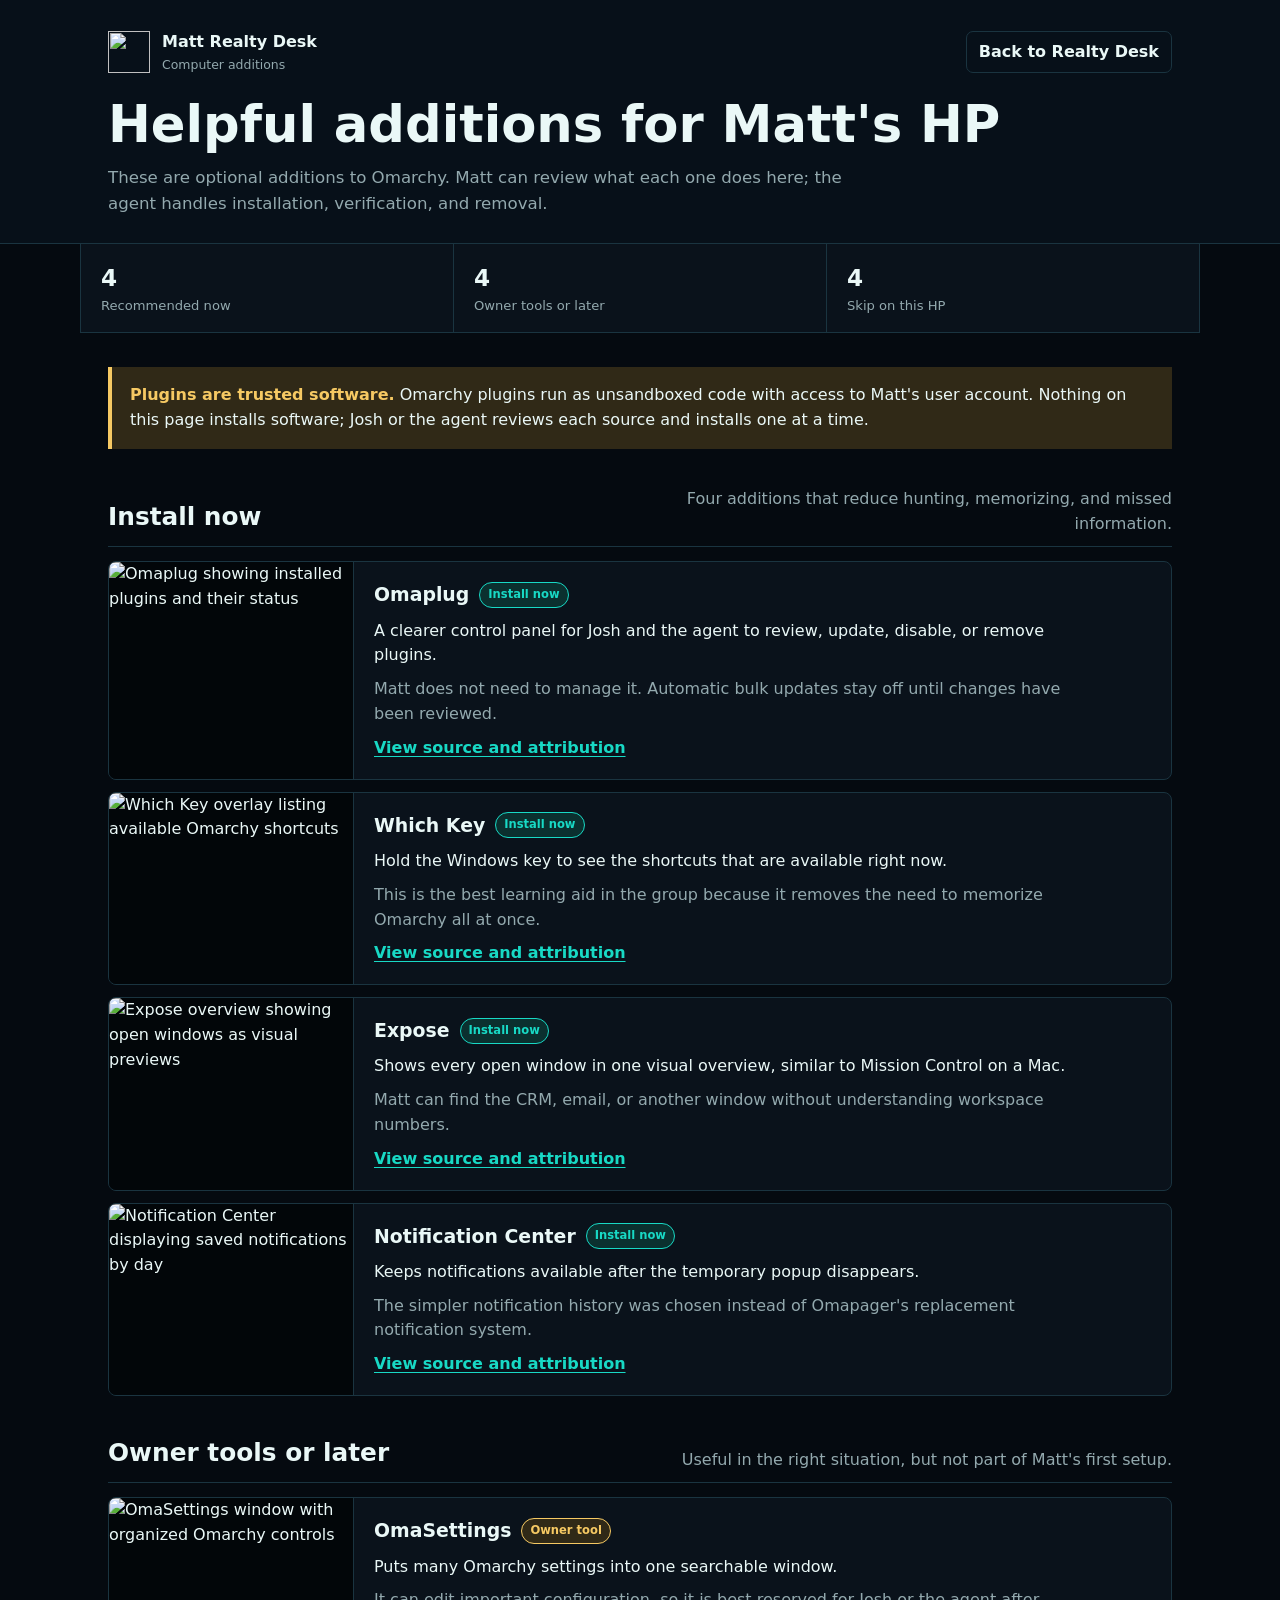
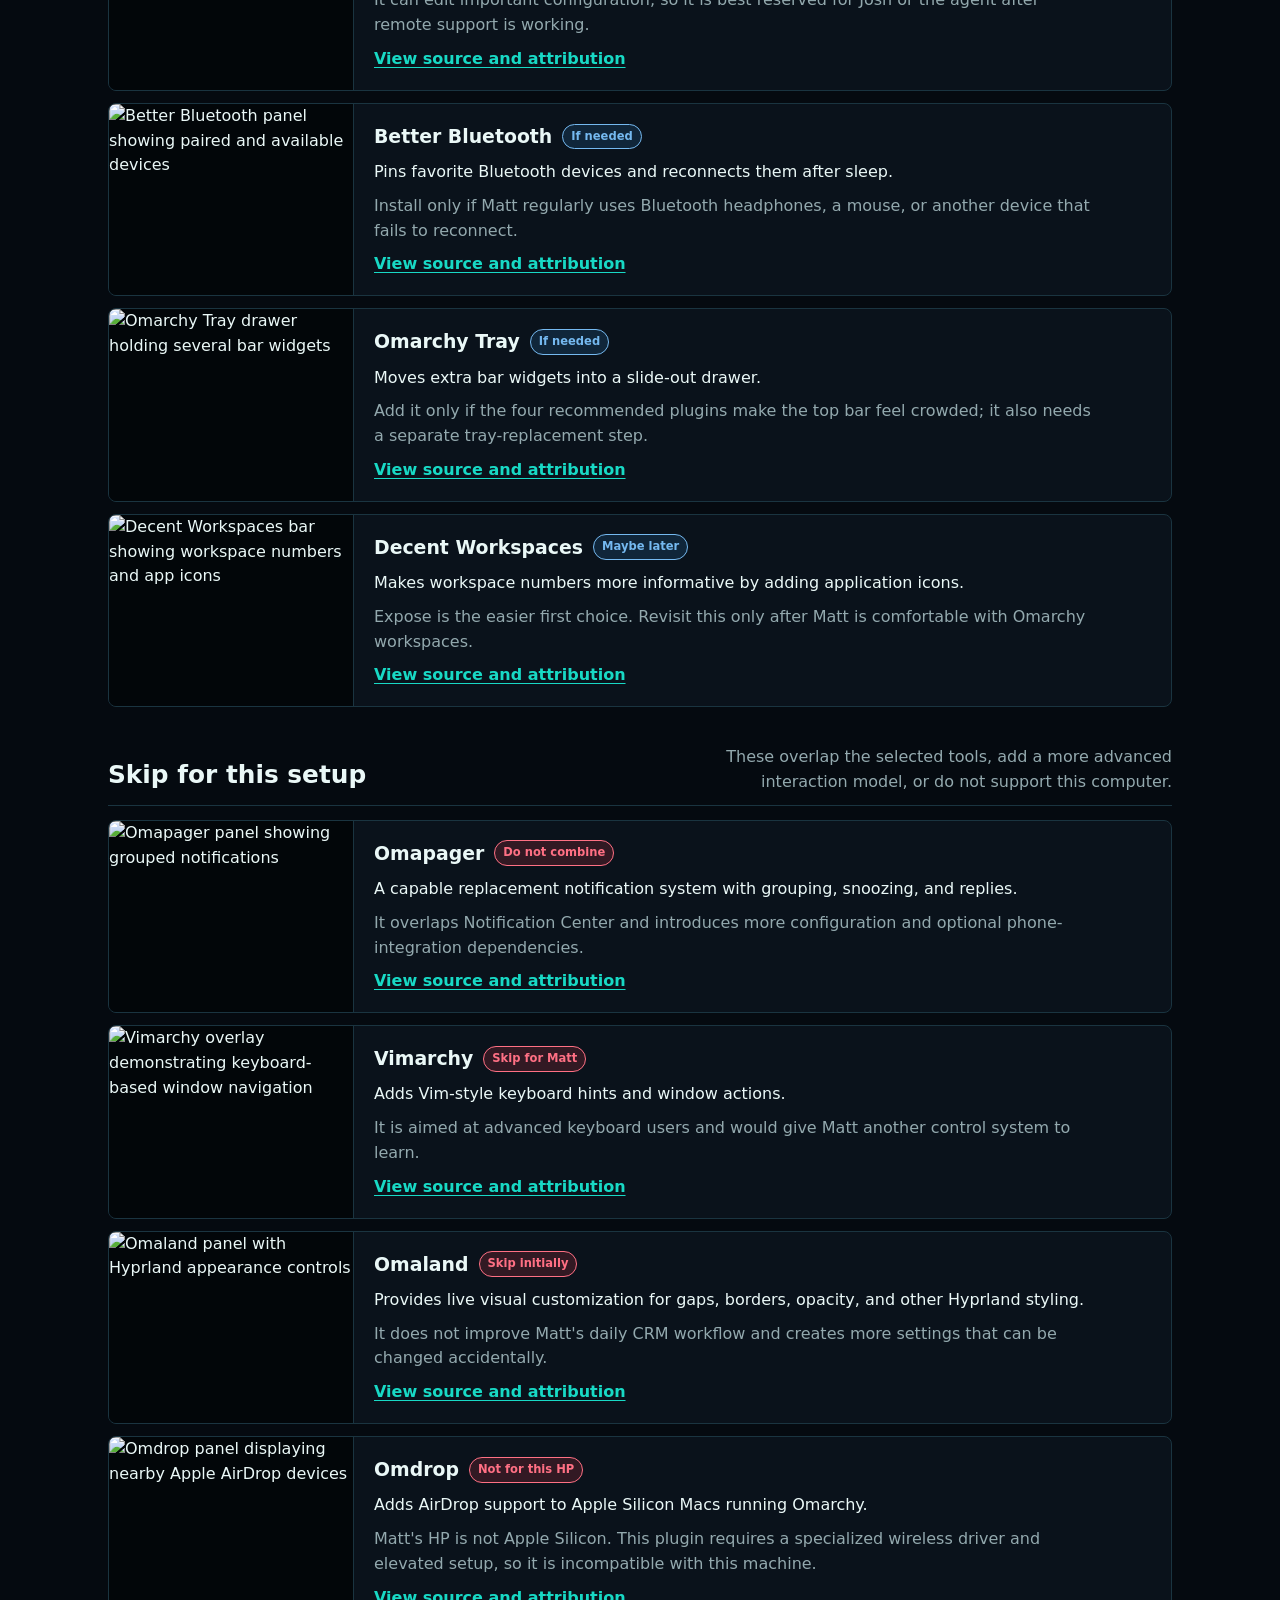
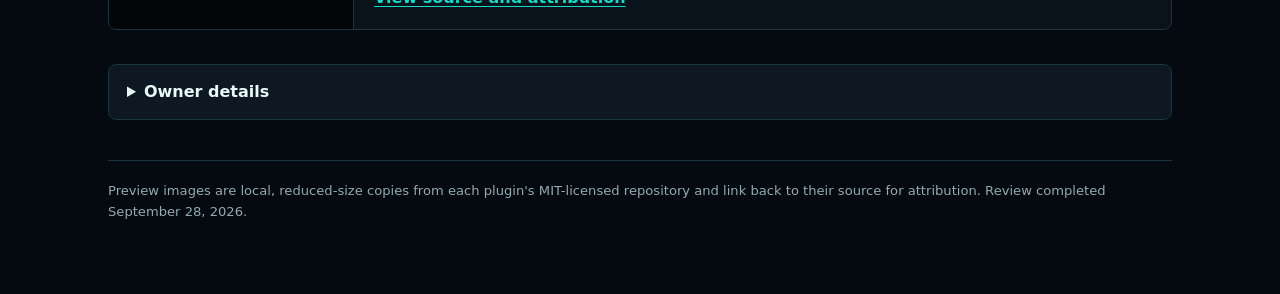
==== static/plugin-guide.html @ de281f80 "Keep Matt from installing the wrong shell additions Add a read-only, locally illustrated plugin revi" ====
<!doctype html>
<html lang="en">
<head>
  <meta charset="utf-8">
  <meta name="viewport" content="width=device-width,initial-scale=1">
  <meta name="description" content="A plain-language review of Omarchy plugins considered for Matt's HP.">
  <title>Helpful additions for Matt's HP</title>
  <link rel="icon" href="/favicon.svg" type="image/svg+xml">
  <style>
    :root {
      color-scheme: dark;
      --bg: #050a10;
      --surface: #0a121b;
      --surface-2: #0d1823;
      --line: #1a3440;
      --ink: #eaf8f7;
      --muted: #93a9ae;
      --teal: #18d9c5;
      --teal-soft: #0b302f;
      --gold: #f6c963;
      --gold-soft: #302917;
      --rose: #ff7084;
      --rose-soft: #321923;
      --blue: #75b9f0;
      --blue-soft: #10263a;
      font: 16px/1.55 Inter, ui-sans-serif, system-ui, -apple-system, "Segoe UI", sans-serif;
      color: var(--ink);
      background: var(--bg);
    }
    * { box-sizing: border-box; }
    html { background: var(--bg); scroll-behavior: smooth; }
    body { margin: 0; background: var(--bg); color: var(--ink); }
    a { color: inherit; }
    a:focus-visible { outline: 3px solid var(--gold); outline-offset: 3px; }
    .masthead { border-bottom: 1px solid var(--line); background: #071019; }
    .masthead-inner { max-width: 1120px; margin: auto; padding: 30px 28px 26px; }
    .utility { display: flex; justify-content: space-between; align-items: center; gap: 20px; margin-bottom: 24px; }
    .brand { display: flex; align-items: center; gap: 12px; }
    .brand img { width: 42px; height: 42px; }
    .brand strong, .brand span { display: block; }
    .brand span { color: var(--muted); font-size: .78rem; }
    .back { border: 1px solid var(--line); border-radius: 7px; padding: 8px 12px; text-decoration: none; font-weight: 750; }
    .back:hover { border-color: var(--teal); color: var(--teal); }
    h1 { max-width: 920px; margin: 0; font-size: clamp(2rem, 5vw, 3.2rem); line-height: 1.04; letter-spacing: 0; }
    .lead { max-width: 760px; margin: 14px 0 0; color: var(--muted); font-size: 1.04rem; }
    .summary { display: grid; grid-template-columns: repeat(3, 1fr); gap: 1px; max-width: 1120px; margin: 0 auto; border: 1px solid var(--line); border-top: 0; background: var(--line); }
    .summary div { background: var(--surface); padding: 16px 20px; }
    .summary strong, .summary span { display: block; }
    .summary strong { font-size: 1.45rem; }
    .summary span { color: var(--muted); font-size: .82rem; }
    main { max-width: 1120px; margin: auto; padding: 34px 28px 72px; }
    .notice { border-left: 4px solid var(--gold); background: var(--gold-soft); padding: 16px 18px; margin-bottom: 34px; }
    .notice strong { color: var(--gold); }
    .section-head { display: flex; align-items: end; justify-content: space-between; gap: 20px; margin: 38px 0 14px; padding-bottom: 10px; border-bottom: 1px solid var(--line); }
    .section-head h2 { margin: 0; font-size: 1.55rem; letter-spacing: 0; }
    .section-head p { margin: 0; color: var(--muted); max-width: 520px; text-align: right; }
    .plugins { display: grid; gap: 12px; }
    .plugin { display: grid; grid-template-columns: 245px minmax(0, 1fr); min-height: 170px; border: 1px solid var(--line); border-radius: 8px; overflow: hidden; background: var(--surface); }
    .preview { min-height: 170px; background: #020609; border-right: 1px solid var(--line); }
    .preview img { display: block; width: 100%; height: 100%; min-height: 170px; object-fit: cover; object-position: center; }
    .plugin-copy { padding: 18px 20px; display: grid; align-content: center; gap: 9px; }
    .plugin-title { display: flex; flex-wrap: wrap; align-items: center; gap: 10px; }
    .plugin h3 { margin: 0; font-size: 1.18rem; letter-spacing: 0; }
    .status { border: 1px solid currentColor; border-radius: 99px; padding: 3px 8px; font-size: .72rem; font-weight: 850; }
    .install { color: var(--teal); background: var(--teal-soft); }
    .owner { color: var(--gold); background: var(--gold-soft); }
    .later { color: var(--blue); background: var(--blue-soft); }
    .skip { color: var(--rose); background: var(--rose-soft); }
    .plugin p { margin: 0; color: var(--muted); max-width: 720px; }
    .why { color: var(--ink) !important; }
    .source { width: max-content; color: var(--teal); font-weight: 780; text-decoration-thickness: 1px; text-underline-offset: 3px; }
    .owner-details { margin-top: 34px; border: 1px solid var(--line); border-radius: 8px; background: var(--surface-2); }
    .owner-details summary { cursor: pointer; padding: 15px 18px; font-weight: 800; }
    .owner-details div { padding: 0 18px 18px; color: var(--muted); }
    .owner-details code { color: var(--teal); }
    footer { margin-top: 40px; padding-top: 20px; border-top: 1px solid var(--line); color: var(--muted); font-size: .82rem; }
    @media (max-width: 760px) {
      .masthead-inner, main { padding-left: 16px; padding-right: 16px; }
      .utility { align-items: flex-start; }
      .summary { grid-template-columns: 1fr; }
      .section-head { align-items: flex-start; flex-direction: column; }
      .section-head p { text-align: left; }
      .plugin { grid-template-columns: 1fr; }
      .preview { border-right: 0; border-bottom: 1px solid var(--line); }
      .preview img { max-height: 250px; }
    }
    @media (max-width: 520px) {
      .masthead-inner { padding-top: 20px; }
      .utility { align-items: stretch; flex-direction: column; gap: 14px; margin-bottom: 20px; }
      .back { width: 100%; text-align: center; }
      h1 { font-size: 2rem; line-height: 1.08; overflow-wrap: anywhere; }
      .lead { font-size: .96rem; }
      .notice { margin-left: 0; margin-right: 0; padding: 14px; }
      .plugin-copy { padding: 16px; }
    }
    @media (prefers-reduced-motion: reduce) { html { scroll-behavior: auto; } }
    @media print { .back, .owner-details { display: none; } body, :root { color-scheme: light; --bg: #fff; --surface: #fff; --surface-2: #fff; --ink: #172027; --muted: #51616a; --line: #cbd5da; } }
  </style>
</head>
<body>
  <header class="masthead">
    <div class="masthead-inner">
      <div class="utility">
        <div class="brand"><img src="/favicon.svg" alt=""><div><strong>Matt Realty Desk</strong><span>Computer additions</span></div></div>
        <a class="back" href="/">Back to Realty Desk</a>
      </div>
      <h1>Helpful additions for Matt's HP</h1>
      <p class="lead">These are optional additions to Omarchy. Matt can review what each one does here; the agent handles installation, verification, and removal.</p>
    </div>
  </header>
  <section class="summary" aria-label="Plugin review summary">
    <div><strong>4</strong><span>Recommended now</span></div>
    <div><strong>4</strong><span>Owner tools or later</span></div>
    <div><strong>4</strong><span>Skip on this HP</span></div>
  </section>
  <main>
    <div class="notice"><strong>Plugins are trusted software.</strong> Omarchy plugins run as unsandboxed code with access to Matt's user account. Nothing on this page installs software; Josh or the agent reviews each source and installs one at a time.</div>

    <section aria-labelledby="install-now">
      <div class="section-head"><h2 id="install-now">Install now</h2><p>Four additions that reduce hunting, memorizing, and missed information.</p></div>
      <div class="plugins">
        <article class="plugin">
          <div class="preview"><img src="/assets/plugin-guide/omaplug-guide.webp" alt="Omaplug showing installed plugins and their status"></div>
          <div class="plugin-copy"><div class="plugin-title"><h3>Omaplug</h3><span class="status install">Install now</span></div><p class="why">A clearer control panel for Josh and the agent to review, update, disable, or remove plugins.</p><p>Matt does not need to manage it. Automatic bulk updates stay off until changes have been reviewed.</p><a class="source" href="https://github.com/fross100/omaplug" target="_blank" rel="noopener noreferrer">View source and attribution</a></div>
        </article>
        <article class="plugin">
          <div class="preview"><img src="/assets/plugin-guide/which-key-guide.webp" alt="Which Key overlay listing available Omarchy shortcuts"></div>
          <div class="plugin-copy"><div class="plugin-title"><h3>Which Key</h3><span class="status install">Install now</span></div><p class="why">Hold the Windows key to see the shortcuts that are available right now.</p><p>This is the best learning aid in the group because it removes the need to memorize Omarchy all at once.</p><a class="source" href="https://github.com/huacnlee/omarchy-which-key" target="_blank" rel="noopener noreferrer">View source and attribution</a></div>
        </article>
        <article class="plugin">
          <div class="preview"><img src="/assets/plugin-guide/expose-guide.webp" alt="Expose overview showing open windows as visual previews"></div>
          <div class="plugin-copy"><div class="plugin-title"><h3>Expose</h3><span class="status install">Install now</span></div><p class="why">Shows every open window in one visual overview, similar to Mission Control on a Mac.</p><p>Matt can find the CRM, email, or another window without understanding workspace numbers.</p><a class="source" href="https://github.com/kristofferR/omarchy-expose" target="_blank" rel="noopener noreferrer">View source and attribution</a></div>
        </article>
        <article class="plugin">
          <div class="preview"><img src="/assets/plugin-guide/notification-center-guide.webp" alt="Notification Center displaying saved notifications by day"></div>
          <div class="plugin-copy"><div class="plugin-title"><h3>Notification Center</h3><span class="status install">Install now</span></div><p class="why">Keeps notifications available after the temporary popup disappears.</p><p>The simpler notification history was chosen instead of Omapager's replacement notification system.</p><a class="source" href="https://github.com/jankeesvw/omarchy-notification-center" target="_blank" rel="noopener noreferrer">View source and attribution</a></div>
        </article>
      </div>
    </section>

    <section aria-labelledby="owner-later">
      <div class="section-head"><h2 id="owner-later">Owner tools or later</h2><p>Useful in the right situation, but not part of Matt's first setup.</p></div>
      <div class="plugins">
        <article class="plugin">
          <div class="preview"><img src="/assets/plugin-guide/omasettings-guide.webp" alt="OmaSettings window with organized Omarchy controls"></div>
          <div class="plugin-copy"><div class="plugin-title"><h3>OmaSettings</h3><span class="status owner">Owner tool</span></div><p class="why">Puts many Omarchy settings into one searchable window.</p><p>It can edit important configuration, so it is best reserved for Josh or the agent after remote support is working.</p><a class="source" href="https://github.com/twiking/omasettings" target="_blank" rel="noopener noreferrer">View source and attribution</a></div>
        </article>
        <article class="plugin">
          <div class="preview"><img src="/assets/plugin-guide/bluetooth-guide.webp" alt="Better Bluetooth panel showing paired and available devices"></div>
          <div class="plugin-copy"><div class="plugin-title"><h3>Better Bluetooth</h3><span class="status later">If needed</span></div><p class="why">Pins favorite Bluetooth devices and reconnects them after sleep.</p><p>Install only if Matt regularly uses Bluetooth headphones, a mouse, or another device that fails to reconnect.</p><a class="source" href="https://github.com/AROICE-HQ/omarchy-bluetooth" target="_blank" rel="noopener noreferrer">View source and attribution</a></div>
        </article>
        <article class="plugin">
          <div class="preview"><img src="/assets/plugin-guide/tray-guide.webp" alt="Omarchy Tray drawer holding several bar widgets"></div>
          <div class="plugin-copy"><div class="plugin-title"><h3>Omarchy Tray</h3><span class="status later">If needed</span></div><p class="why">Moves extra bar widgets into a slide-out drawer.</p><p>Add it only if the four recommended plugins make the top bar feel crowded; it also needs a separate tray-replacement step.</p><a class="source" href="https://github.com/TyRichards/omarchy-tray" target="_blank" rel="noopener noreferrer">View source and attribution</a></div>
        </article>
        <article class="plugin">
          <div class="preview"><img src="/assets/plugin-guide/decent-workspaces-guide.webp" alt="Decent Workspaces bar showing workspace numbers and app icons"></div>
          <div class="plugin-copy"><div class="plugin-title"><h3>Decent Workspaces</h3><span class="status later">Maybe later</span></div><p class="why">Makes workspace numbers more informative by adding application icons.</p><p>Expose is the easier first choice. Revisit this only after Matt is comfortable with Omarchy workspaces.</p><a class="source" href="https://github.com/TheTrueFerret/omarchy-decent-workspaces" target="_blank" rel="noopener noreferrer">View source and attribution</a></div>
        </article>
      </div>
    </section>

    <section aria-labelledby="skip-now">
      <div class="section-head"><h2 id="skip-now">Skip for this setup</h2><p>These overlap the selected tools, add a more advanced interaction model, or do not support this computer.</p></div>
      <div class="plugins">
        <article class="plugin">
          <div class="preview"><img src="/assets/plugin-guide/omapager-guide.webp" alt="Omapager panel showing grouped notifications"></div>
          <div class="plugin-copy"><div class="plugin-title"><h3>Omapager</h3><span class="status skip">Do not combine</span></div><p class="why">A capable replacement notification system with grouping, snoozing, and replies.</p><p>It overlaps Notification Center and introduces more configuration and optional phone-integration dependencies.</p><a class="source" href="https://github.com/ryanrhughes/omapager" target="_blank" rel="noopener noreferrer">View source and attribution</a></div>
        </article>
        <article class="plugin">
          <div class="preview"><img src="/assets/plugin-guide/vimarchy-guide.webp" alt="Vimarchy overlay demonstrating keyboard-based window navigation"></div>
          <div class="plugin-copy"><div class="plugin-title"><h3>Vimarchy</h3><span class="status skip">Skip for Matt</span></div><p class="why">Adds Vim-style keyboard hints and window actions.</p><p>It is aimed at advanced keyboard users and would give Matt another control system to learn.</p><a class="source" href="https://github.com/clickety-clacks/vimarchy" target="_blank" rel="noopener noreferrer">View source and attribution</a></div>
        </article>
        <article class="plugin">
          <div class="preview"><img src="/assets/plugin-guide/omaland-guide.webp" alt="Omaland panel with Hyprland appearance controls"></div>
          <div class="plugin-copy"><div class="plugin-title"><h3>Omaland</h3><span class="status skip">Skip initially</span></div><p class="why">Provides live visual customization for gaps, borders, opacity, and other Hyprland styling.</p><p>It does not improve Matt's daily CRM workflow and creates more settings that can be changed accidentally.</p><a class="source" href="https://github.com/bobby-nicholas/omaland" target="_blank" rel="noopener noreferrer">View source and attribution</a></div>
        </article>
        <article class="plugin">
          <div class="preview"><img src="/assets/plugin-guide/omdrop-guide.webp" alt="Omdrop panel displaying nearby Apple AirDrop devices"></div>
          <div class="plugin-copy"><div class="plugin-title"><h3>Omdrop</h3><span class="status skip">Not for this HP</span></div><p class="why">Adds AirDrop support to Apple Silicon Macs running Omarchy.</p><p>Matt's HP is not Apple Silicon. This plugin requires a specialized wireless driver and elevated setup, so it is incompatible with this machine.</p><a class="source" href="https://github.com/brentkearney/omdrop-plugin" target="_blank" rel="noopener noreferrer">View source and attribution</a></div>
        </article>
      </div>
    </section>

    <details class="owner-details">
      <summary>Owner details</summary>
      <div><p>Omarchy already includes plugin management under <strong>Setup &gt; Plugins</strong> and the <code>omarchy plugin</code> command. The separate owner runbook records the reviewed Git revisions, backups, four approved commands, verification, and rollback steps.</p><p>This page is intentionally read-only. Matt reviews; Josh or the agent installs.</p></div>
    </details>
    <footer>Preview images are local, reduced-size copies from each plugin's MIT-licensed repository and link back to their source for attribution. Review completed September 28, 2026.</footer>
  </main>
</body>
</html>
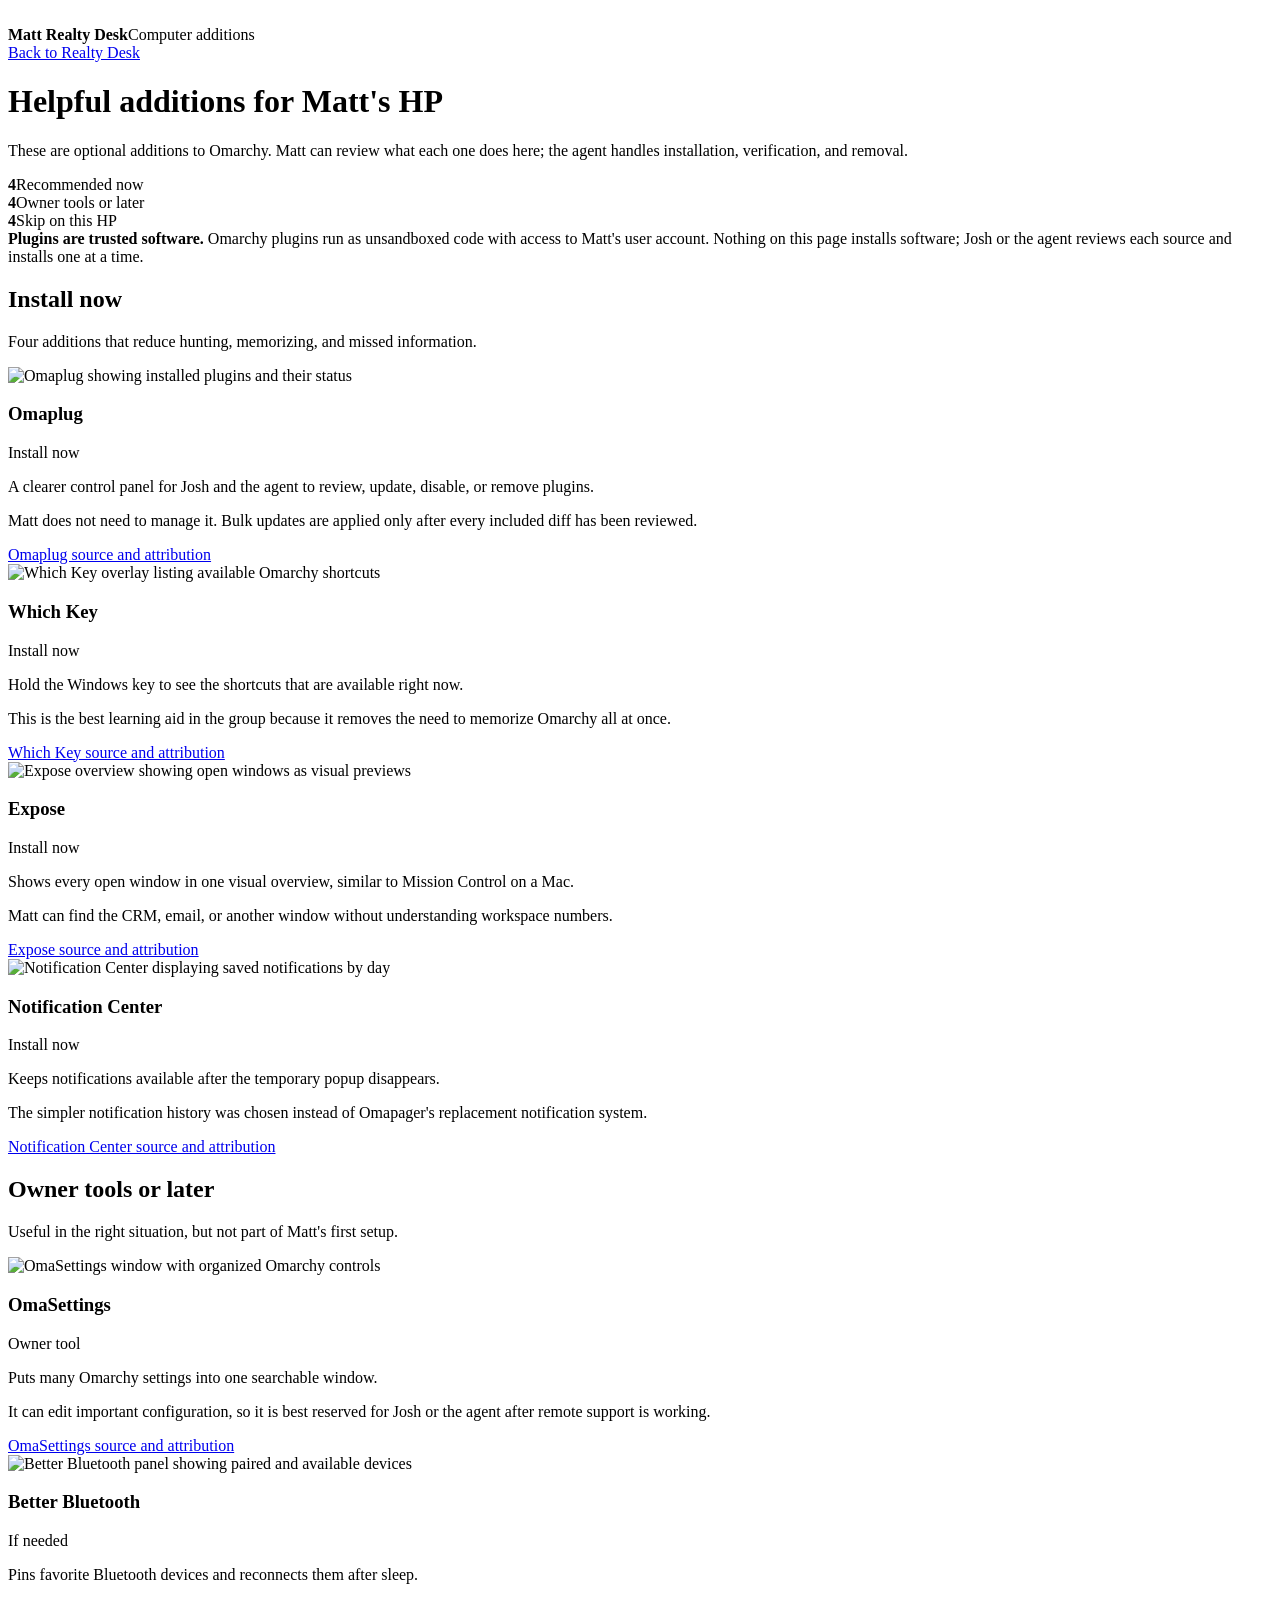
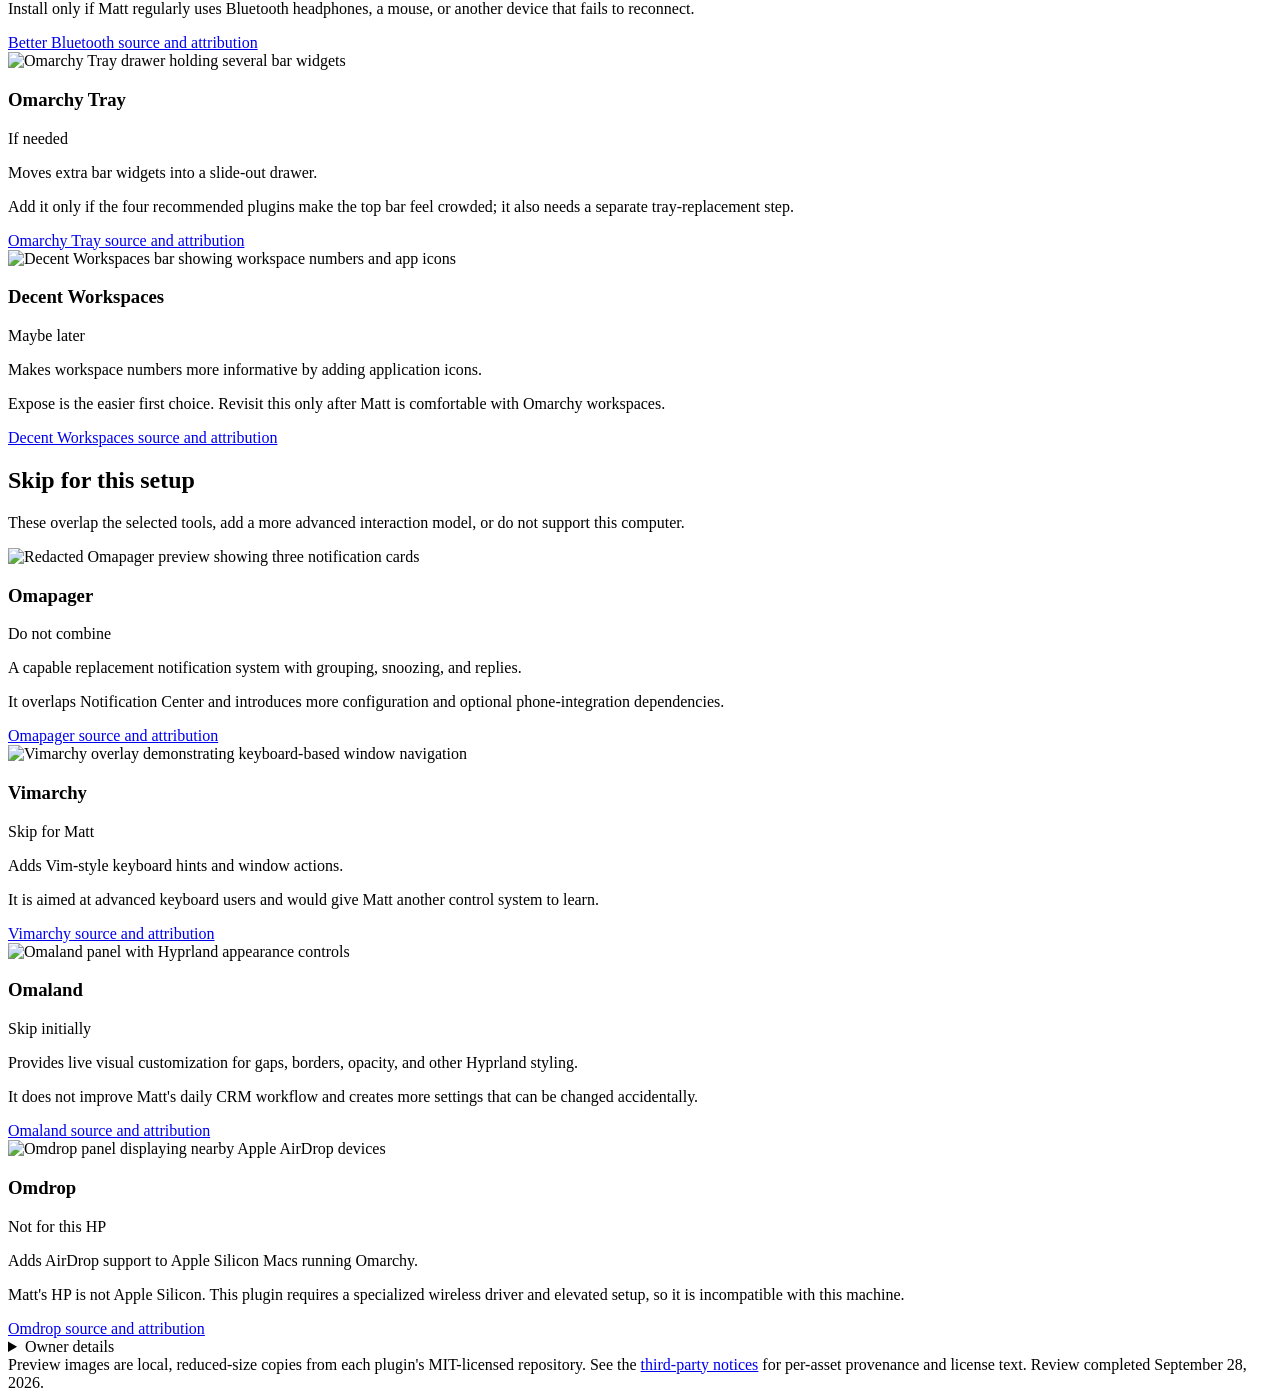
==== commit f0bf7297: "Ensure only reviewed plugin code can run Install plugins disabled, pin and validate exact reviewed c" ====
--- a/static/plugin-guide.html
+++ b/static/plugin-guide.html
@@ -6,96 +6,7 @@
   <meta name="description" content="A plain-language review of Omarchy plugins considered for Matt's HP.">
   <title>Helpful additions for Matt's HP</title>
   <link rel="icon" href="/favicon.svg" type="image/svg+xml">
-  <style>
-    :root {
-      color-scheme: dark;
-      --bg: #050a10;
-      --surface: #0a121b;
-      --surface-2: #0d1823;
-      --line: #1a3440;
-      --ink: #eaf8f7;
-      --muted: #93a9ae;
-      --teal: #18d9c5;
-      --teal-soft: #0b302f;
-      --gold: #f6c963;
-      --gold-soft: #302917;
-      --rose: #ff7084;
-      --rose-soft: #321923;
-      --blue: #75b9f0;
-      --blue-soft: #10263a;
-      font: 16px/1.55 Inter, ui-sans-serif, system-ui, -apple-system, "Segoe UI", sans-serif;
-      color: var(--ink);
-      background: var(--bg);
-    }
-    * { box-sizing: border-box; }
-    html { background: var(--bg); scroll-behavior: smooth; }
-    body { margin: 0; background: var(--bg); color: var(--ink); }
-    a { color: inherit; }
-    a:focus-visible { outline: 3px solid var(--gold); outline-offset: 3px; }
-    .masthead { border-bottom: 1px solid var(--line); background: #071019; }
-    .masthead-inner { max-width: 1120px; margin: auto; padding: 30px 28px 26px; }
-    .utility { display: flex; justify-content: space-between; align-items: center; gap: 20px; margin-bottom: 24px; }
-    .brand { display: flex; align-items: center; gap: 12px; }
-    .brand img { width: 42px; height: 42px; }
-    .brand strong, .brand span { display: block; }
-    .brand span { color: var(--muted); font-size: .78rem; }
-    .back { border: 1px solid var(--line); border-radius: 7px; padding: 8px 12px; text-decoration: none; font-weight: 750; }
-    .back:hover { border-color: var(--teal); color: var(--teal); }
-    h1 { max-width: 920px; margin: 0; font-size: clamp(2rem, 5vw, 3.2rem); line-height: 1.04; letter-spacing: 0; }
-    .lead { max-width: 760px; margin: 14px 0 0; color: var(--muted); font-size: 1.04rem; }
-    .summary { display: grid; grid-template-columns: repeat(3, 1fr); gap: 1px; max-width: 1120px; margin: 0 auto; border: 1px solid var(--line); border-top: 0; background: var(--line); }
-    .summary div { background: var(--surface); padding: 16px 20px; }
-    .summary strong, .summary span { display: block; }
-    .summary strong { font-size: 1.45rem; }
-    .summary span { color: var(--muted); font-size: .82rem; }
-    main { max-width: 1120px; margin: auto; padding: 34px 28px 72px; }
-    .notice { border-left: 4px solid var(--gold); background: var(--gold-soft); padding: 16px 18px; margin-bottom: 34px; }
-    .notice strong { color: var(--gold); }
-    .section-head { display: flex; align-items: end; justify-content: space-between; gap: 20px; margin: 38px 0 14px; padding-bottom: 10px; border-bottom: 1px solid var(--line); }
-    .section-head h2 { margin: 0; font-size: 1.55rem; letter-spacing: 0; }
-    .section-head p { margin: 0; color: var(--muted); max-width: 520px; text-align: right; }
-    .plugins { display: grid; gap: 12px; }
-    .plugin { display: grid; grid-template-columns: 245px minmax(0, 1fr); min-height: 170px; border: 1px solid var(--line); border-radius: 8px; overflow: hidden; background: var(--surface); }
-    .preview { min-height: 170px; background: #020609; border-right: 1px solid var(--line); }
-    .preview img { display: block; width: 100%; height: 100%; min-height: 170px; object-fit: cover; object-position: center; }
-    .plugin-copy { padding: 18px 20px; display: grid; align-content: center; gap: 9px; }
-    .plugin-title { display: flex; flex-wrap: wrap; align-items: center; gap: 10px; }
-    .plugin h3 { margin: 0; font-size: 1.18rem; letter-spacing: 0; }
-    .status { border: 1px solid currentColor; border-radius: 99px; padding: 3px 8px; font-size: .72rem; font-weight: 850; }
-    .install { color: var(--teal); background: var(--teal-soft); }
-    .owner { color: var(--gold); background: var(--gold-soft); }
-    .later { color: var(--blue); background: var(--blue-soft); }
-    .skip { color: var(--rose); background: var(--rose-soft); }
-    .plugin p { margin: 0; color: var(--muted); max-width: 720px; }
-    .why { color: var(--ink) !important; }
-    .source { width: max-content; color: var(--teal); font-weight: 780; text-decoration-thickness: 1px; text-underline-offset: 3px; }
-    .owner-details { margin-top: 34px; border: 1px solid var(--line); border-radius: 8px; background: var(--surface-2); }
-    .owner-details summary { cursor: pointer; padding: 15px 18px; font-weight: 800; }
-    .owner-details div { padding: 0 18px 18px; color: var(--muted); }
-    .owner-details code { color: var(--teal); }
-    footer { margin-top: 40px; padding-top: 20px; border-top: 1px solid var(--line); color: var(--muted); font-size: .82rem; }
-    @media (max-width: 760px) {
-      .masthead-inner, main { padding-left: 16px; padding-right: 16px; }
-      .utility { align-items: flex-start; }
-      .summary { grid-template-columns: 1fr; }
-      .section-head { align-items: flex-start; flex-direction: column; }
-      .section-head p { text-align: left; }
-      .plugin { grid-template-columns: 1fr; }
-      .preview { border-right: 0; border-bottom: 1px solid var(--line); }
-      .preview img { max-height: 250px; }
-    }
-    @media (max-width: 520px) {
-      .masthead-inner { padding-top: 20px; }
-      .utility { align-items: stretch; flex-direction: column; gap: 14px; margin-bottom: 20px; }
-      .back { width: 100%; text-align: center; }
-      h1 { font-size: 2rem; line-height: 1.08; overflow-wrap: anywhere; }
-      .lead { font-size: .96rem; }
-      .notice { margin-left: 0; margin-right: 0; padding: 14px; }
-      .plugin-copy { padding: 16px; }
-    }
-    @media (prefers-reduced-motion: reduce) { html { scroll-behavior: auto; } }
-    @media print { .back, .owner-details { display: none; } body, :root { color-scheme: light; --bg: #fff; --surface: #fff; --surface-2: #fff; --ink: #172027; --muted: #51616a; --line: #cbd5da; } }
-  </style>
+  <link rel="stylesheet" href="/plugin-guide.css">
 </head>
 <body>
   <header class="masthead">
@@ -119,21 +30,21 @@
     <section aria-labelledby="install-now">
       <div class="section-head"><h2 id="install-now">Install now</h2><p>Four additions that reduce hunting, memorizing, and missed information.</p></div>
       <div class="plugins">
-        <article class="plugin">
+        <article class="plugin" data-plugin-id="omaplug" data-classification="install_now">
           <div class="preview"><img src="/assets/plugin-guide/omaplug-guide.webp" alt="Omaplug showing installed plugins and their status"></div>
-          <div class="plugin-copy"><div class="plugin-title"><h3>Omaplug</h3><span class="status install">Install now</span></div><p class="why">A clearer control panel for Josh and the agent to review, update, disable, or remove plugins.</p><p>Matt does not need to manage it. Automatic bulk updates stay off until changes have been reviewed.</p><a class="source" href="https://github.com/fross100/omaplug" target="_blank" rel="noopener noreferrer">View source and attribution</a></div>
+          <div class="plugin-copy"><div class="plugin-title"><h3>Omaplug</h3><span class="status install">Install now</span></div><p class="why">A clearer control panel for Josh and the agent to review, update, disable, or remove plugins.</p><p>Matt does not need to manage it. Bulk updates are applied only after every included diff has been reviewed.</p><a class="source" href="https://github.com/fross100/omaplug" target="_blank" rel="noopener noreferrer">Omaplug source and attribution</a></div>
         </article>
-        <article class="plugin">
+        <article class="plugin" data-plugin-id="huacnlee.which-key" data-classification="install_now">
           <div class="preview"><img src="/assets/plugin-guide/which-key-guide.webp" alt="Which Key overlay listing available Omarchy shortcuts"></div>
-          <div class="plugin-copy"><div class="plugin-title"><h3>Which Key</h3><span class="status install">Install now</span></div><p class="why">Hold the Windows key to see the shortcuts that are available right now.</p><p>This is the best learning aid in the group because it removes the need to memorize Omarchy all at once.</p><a class="source" href="https://github.com/huacnlee/omarchy-which-key" target="_blank" rel="noopener noreferrer">View source and attribution</a></div>
+          <div class="plugin-copy"><div class="plugin-title"><h3>Which Key</h3><span class="status install">Install now</span></div><p class="why">Hold the Windows key to see the shortcuts that are available right now.</p><p>This is the best learning aid in the group because it removes the need to memorize Omarchy all at once.</p><a class="source" href="https://github.com/huacnlee/omarchy-which-key" target="_blank" rel="noopener noreferrer">Which Key source and attribution</a></div>
         </article>
-        <article class="plugin">
+        <article class="plugin" data-plugin-id="expose.window-overview" data-classification="install_now">
           <div class="preview"><img src="/assets/plugin-guide/expose-guide.webp" alt="Expose overview showing open windows as visual previews"></div>
-          <div class="plugin-copy"><div class="plugin-title"><h3>Expose</h3><span class="status install">Install now</span></div><p class="why">Shows every open window in one visual overview, similar to Mission Control on a Mac.</p><p>Matt can find the CRM, email, or another window without understanding workspace numbers.</p><a class="source" href="https://github.com/kristofferR/omarchy-expose" target="_blank" rel="noopener noreferrer">View source and attribution</a></div>
+          <div class="plugin-copy"><div class="plugin-title"><h3>Expose</h3><span class="status install">Install now</span></div><p class="why">Shows every open window in one visual overview, similar to Mission Control on a Mac.</p><p>Matt can find the CRM, email, or another window without understanding workspace numbers.</p><a class="source" href="https://github.com/kristofferR/omarchy-expose" target="_blank" rel="noopener noreferrer">Expose source and attribution</a></div>
         </article>
-        <article class="plugin">
+        <article class="plugin" data-plugin-id="jankeesvw.notification-center" data-classification="install_now">
           <div class="preview"><img src="/assets/plugin-guide/notification-center-guide.webp" alt="Notification Center displaying saved notifications by day"></div>
-          <div class="plugin-copy"><div class="plugin-title"><h3>Notification Center</h3><span class="status install">Install now</span></div><p class="why">Keeps notifications available after the temporary popup disappears.</p><p>The simpler notification history was chosen instead of Omapager's replacement notification system.</p><a class="source" href="https://github.com/jankeesvw/omarchy-notification-center" target="_blank" rel="noopener noreferrer">View source and attribution</a></div>
+          <div class="plugin-copy"><div class="plugin-title"><h3>Notification Center</h3><span class="status install">Install now</span></div><p class="why">Keeps notifications available after the temporary popup disappears.</p><p>The simpler notification history was chosen instead of Omapager's replacement notification system.</p><a class="source" href="https://github.com/jankeesvw/omarchy-notification-center" target="_blank" rel="noopener noreferrer">Notification Center source and attribution</a></div>
         </article>
       </div>
     </section>
@@ -141,21 +52,21 @@
     <section aria-labelledby="owner-later">
       <div class="section-head"><h2 id="owner-later">Owner tools or later</h2><p>Useful in the right situation, but not part of Matt's first setup.</p></div>
       <div class="plugins">
-        <article class="plugin">
+        <article class="plugin" data-plugin-id="io.github.twiking.omasettings" data-classification="owner_tool">
           <div class="preview"><img src="/assets/plugin-guide/omasettings-guide.webp" alt="OmaSettings window with organized Omarchy controls"></div>
-          <div class="plugin-copy"><div class="plugin-title"><h3>OmaSettings</h3><span class="status owner">Owner tool</span></div><p class="why">Puts many Omarchy settings into one searchable window.</p><p>It can edit important configuration, so it is best reserved for Josh or the agent after remote support is working.</p><a class="source" href="https://github.com/twiking/omasettings" target="_blank" rel="noopener noreferrer">View source and attribution</a></div>
+          <div class="plugin-copy"><div class="plugin-title"><h3>OmaSettings</h3><span class="status owner">Owner tool</span></div><p class="why">Puts many Omarchy settings into one searchable window.</p><p>It can edit important configuration, so it is best reserved for Josh or the agent after remote support is working.</p><a class="source" href="https://github.com/twiking/omasettings" target="_blank" rel="noopener noreferrer">OmaSettings source and attribution</a></div>
         </article>
-        <article class="plugin">
+        <article class="plugin" data-plugin-id="io.github.aryan-techie.bluetooth" data-classification="conditional">
           <div class="preview"><img src="/assets/plugin-guide/bluetooth-guide.webp" alt="Better Bluetooth panel showing paired and available devices"></div>
-          <div class="plugin-copy"><div class="plugin-title"><h3>Better Bluetooth</h3><span class="status later">If needed</span></div><p class="why">Pins favorite Bluetooth devices and reconnects them after sleep.</p><p>Install only if Matt regularly uses Bluetooth headphones, a mouse, or another device that fails to reconnect.</p><a class="source" href="https://github.com/AROICE-HQ/omarchy-bluetooth" target="_blank" rel="noopener noreferrer">View source and attribution</a></div>
+          <div class="plugin-copy"><div class="plugin-title"><h3>Better Bluetooth</h3><span class="status later">If needed</span></div><p class="why">Pins favorite Bluetooth devices and reconnects them after sleep.</p><p>Install only if Matt regularly uses Bluetooth headphones, a mouse, or another device that fails to reconnect.</p><a class="source" href="https://github.com/AROICE-HQ/omarchy-bluetooth" target="_blank" rel="noopener noreferrer">Better Bluetooth source and attribution</a></div>
         </article>
-        <article class="plugin">
+        <article class="plugin" data-plugin-id="io.github.tyrichards.tray" data-classification="conditional">
           <div class="preview"><img src="/assets/plugin-guide/tray-guide.webp" alt="Omarchy Tray drawer holding several bar widgets"></div>
-          <div class="plugin-copy"><div class="plugin-title"><h3>Omarchy Tray</h3><span class="status later">If needed</span></div><p class="why">Moves extra bar widgets into a slide-out drawer.</p><p>Add it only if the four recommended plugins make the top bar feel crowded; it also needs a separate tray-replacement step.</p><a class="source" href="https://github.com/TyRichards/omarchy-tray" target="_blank" rel="noopener noreferrer">View source and attribution</a></div>
+          <div class="plugin-copy"><div class="plugin-title"><h3>Omarchy Tray</h3><span class="status later">If needed</span></div><p class="why">Moves extra bar widgets into a slide-out drawer.</p><p>Add it only if the four recommended plugins make the top bar feel crowded; it also needs a separate tray-replacement step.</p><a class="source" href="https://github.com/TyRichards/omarchy-tray" target="_blank" rel="noopener noreferrer">Omarchy Tray source and attribution</a></div>
         </article>
-        <article class="plugin">
+        <article class="plugin" data-plugin-id="io.github.thetrueferret.decent-workspaces" data-classification="later">
           <div class="preview"><img src="/assets/plugin-guide/decent-workspaces-guide.webp" alt="Decent Workspaces bar showing workspace numbers and app icons"></div>
-          <div class="plugin-copy"><div class="plugin-title"><h3>Decent Workspaces</h3><span class="status later">Maybe later</span></div><p class="why">Makes workspace numbers more informative by adding application icons.</p><p>Expose is the easier first choice. Revisit this only after Matt is comfortable with Omarchy workspaces.</p><a class="source" href="https://github.com/TheTrueFerret/omarchy-decent-workspaces" target="_blank" rel="noopener noreferrer">View source and attribution</a></div>
+          <div class="plugin-copy"><div class="plugin-title"><h3>Decent Workspaces</h3><span class="status later">Maybe later</span></div><p class="why">Makes workspace numbers more informative by adding application icons.</p><p>Expose is the easier first choice. Revisit this only after Matt is comfortable with Omarchy workspaces.</p><a class="source" href="https://github.com/TheTrueFerret/omarchy-decent-workspaces" target="_blank" rel="noopener noreferrer">Decent Workspaces source and attribution</a></div>
         </article>
       </div>
     </section>
@@ -163,21 +74,21 @@
     <section aria-labelledby="skip-now">
       <div class="section-head"><h2 id="skip-now">Skip for this setup</h2><p>These overlap the selected tools, add a more advanced interaction model, or do not support this computer.</p></div>
       <div class="plugins">
-        <article class="plugin">
-          <div class="preview"><img src="/assets/plugin-guide/omapager-guide.webp" alt="Omapager panel showing grouped notifications"></div>
-          <div class="plugin-copy"><div class="plugin-title"><h3>Omapager</h3><span class="status skip">Do not combine</span></div><p class="why">A capable replacement notification system with grouping, snoozing, and replies.</p><p>It overlaps Notification Center and introduces more configuration and optional phone-integration dependencies.</p><a class="source" href="https://github.com/ryanrhughes/omapager" target="_blank" rel="noopener noreferrer">View source and attribution</a></div>
+        <article class="plugin" data-plugin-id="njpatel.omapager" data-classification="skip">
+          <div class="preview"><img src="/assets/plugin-guide/omapager-guide.webp" alt="Redacted Omapager preview showing three notification cards"></div>
+          <div class="plugin-copy"><div class="plugin-title"><h3>Omapager</h3><span class="status skip">Do not combine</span></div><p class="why">A capable replacement notification system with grouping, snoozing, and replies.</p><p>It overlaps Notification Center and introduces more configuration and optional phone-integration dependencies.</p><a class="source" href="https://github.com/ryanrhughes/omapager" target="_blank" rel="noopener noreferrer">Omapager source and attribution</a></div>
         </article>
-        <article class="plugin">
+        <article class="plugin" data-plugin-id="vimarchy" data-classification="skip">
           <div class="preview"><img src="/assets/plugin-guide/vimarchy-guide.webp" alt="Vimarchy overlay demonstrating keyboard-based window navigation"></div>
-          <div class="plugin-copy"><div class="plugin-title"><h3>Vimarchy</h3><span class="status skip">Skip for Matt</span></div><p class="why">Adds Vim-style keyboard hints and window actions.</p><p>It is aimed at advanced keyboard users and would give Matt another control system to learn.</p><a class="source" href="https://github.com/clickety-clacks/vimarchy" target="_blank" rel="noopener noreferrer">View source and attribution</a></div>
+          <div class="plugin-copy"><div class="plugin-title"><h3>Vimarchy</h3><span class="status skip">Skip for Matt</span></div><p class="why">Adds Vim-style keyboard hints and window actions.</p><p>It is aimed at advanced keyboard users and would give Matt another control system to learn.</p><a class="source" href="https://github.com/clickety-clacks/vimarchy" target="_blank" rel="noopener noreferrer">Vimarchy source and attribution</a></div>
         </article>
-        <article class="plugin">
+        <article class="plugin" data-plugin-id="bobbynicholas.omaland" data-classification="skip">
           <div class="preview"><img src="/assets/plugin-guide/omaland-guide.webp" alt="Omaland panel with Hyprland appearance controls"></div>
-          <div class="plugin-copy"><div class="plugin-title"><h3>Omaland</h3><span class="status skip">Skip initially</span></div><p class="why">Provides live visual customization for gaps, borders, opacity, and other Hyprland styling.</p><p>It does not improve Matt's daily CRM workflow and creates more settings that can be changed accidentally.</p><a class="source" href="https://github.com/bobby-nicholas/omaland" target="_blank" rel="noopener noreferrer">View source and attribution</a></div>
+          <div class="plugin-copy"><div class="plugin-title"><h3>Omaland</h3><span class="status skip">Skip initially</span></div><p class="why">Provides live visual customization for gaps, borders, opacity, and other Hyprland styling.</p><p>It does not improve Matt's daily CRM workflow and creates more settings that can be changed accidentally.</p><a class="source" href="https://github.com/bobby-nicholas/omaland" target="_blank" rel="noopener noreferrer">Omaland source and attribution</a></div>
         </article>
-        <article class="plugin">
+        <article class="plugin" data-plugin-id="netmojo.omdrop" data-classification="incompatible">
           <div class="preview"><img src="/assets/plugin-guide/omdrop-guide.webp" alt="Omdrop panel displaying nearby Apple AirDrop devices"></div>
-          <div class="plugin-copy"><div class="plugin-title"><h3>Omdrop</h3><span class="status skip">Not for this HP</span></div><p class="why">Adds AirDrop support to Apple Silicon Macs running Omarchy.</p><p>Matt's HP is not Apple Silicon. This plugin requires a specialized wireless driver and elevated setup, so it is incompatible with this machine.</p><a class="source" href="https://github.com/brentkearney/omdrop-plugin" target="_blank" rel="noopener noreferrer">View source and attribution</a></div>
+          <div class="plugin-copy"><div class="plugin-title"><h3>Omdrop</h3><span class="status skip">Not for this HP</span></div><p class="why">Adds AirDrop support to Apple Silicon Macs running Omarchy.</p><p>Matt's HP is not Apple Silicon. This plugin requires a specialized wireless driver and elevated setup, so it is incompatible with this machine.</p><a class="source" href="https://github.com/brentkearney/omdrop-plugin" target="_blank" rel="noopener noreferrer">Omdrop source and attribution</a></div>
         </article>
       </div>
     </section>
@@ -186,7 +97,7 @@
       <summary>Owner details</summary>
       <div><p>Omarchy already includes plugin management under <strong>Setup &gt; Plugins</strong> and the <code>omarchy plugin</code> command. The separate owner runbook records the reviewed Git revisions, backups, four approved commands, verification, and rollback steps.</p><p>This page is intentionally read-only. Matt reviews; Josh or the agent installs.</p></div>
     </details>
-    <footer>Preview images are local, reduced-size copies from each plugin's MIT-licensed repository and link back to their source for attribution. Review completed September 28, 2026.</footer>
+    <footer>Preview images are local, reduced-size copies from each plugin's MIT-licensed repository. See the <a href="/plugin-notices.html">third-party notices</a> for per-asset provenance and license text. Review completed September 28, 2026.</footer>
   </main>
 </body>
 </html>
